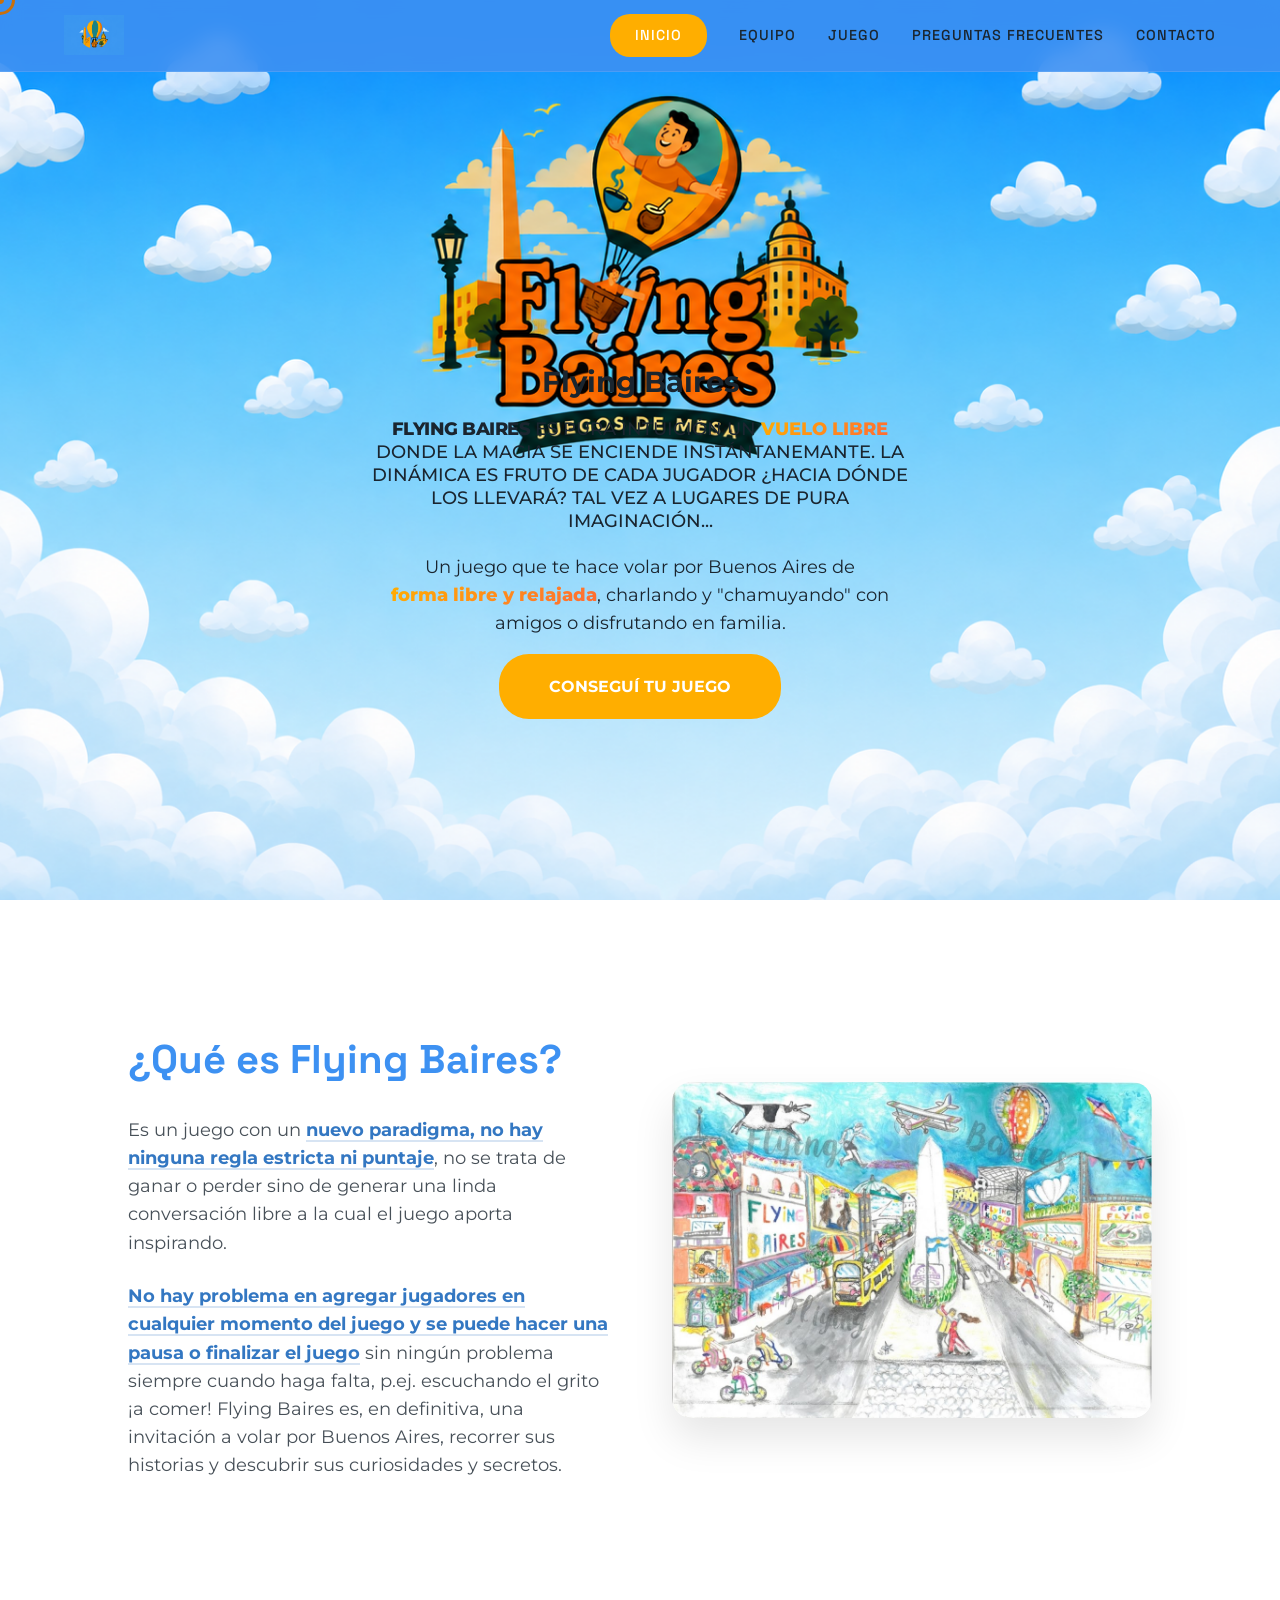
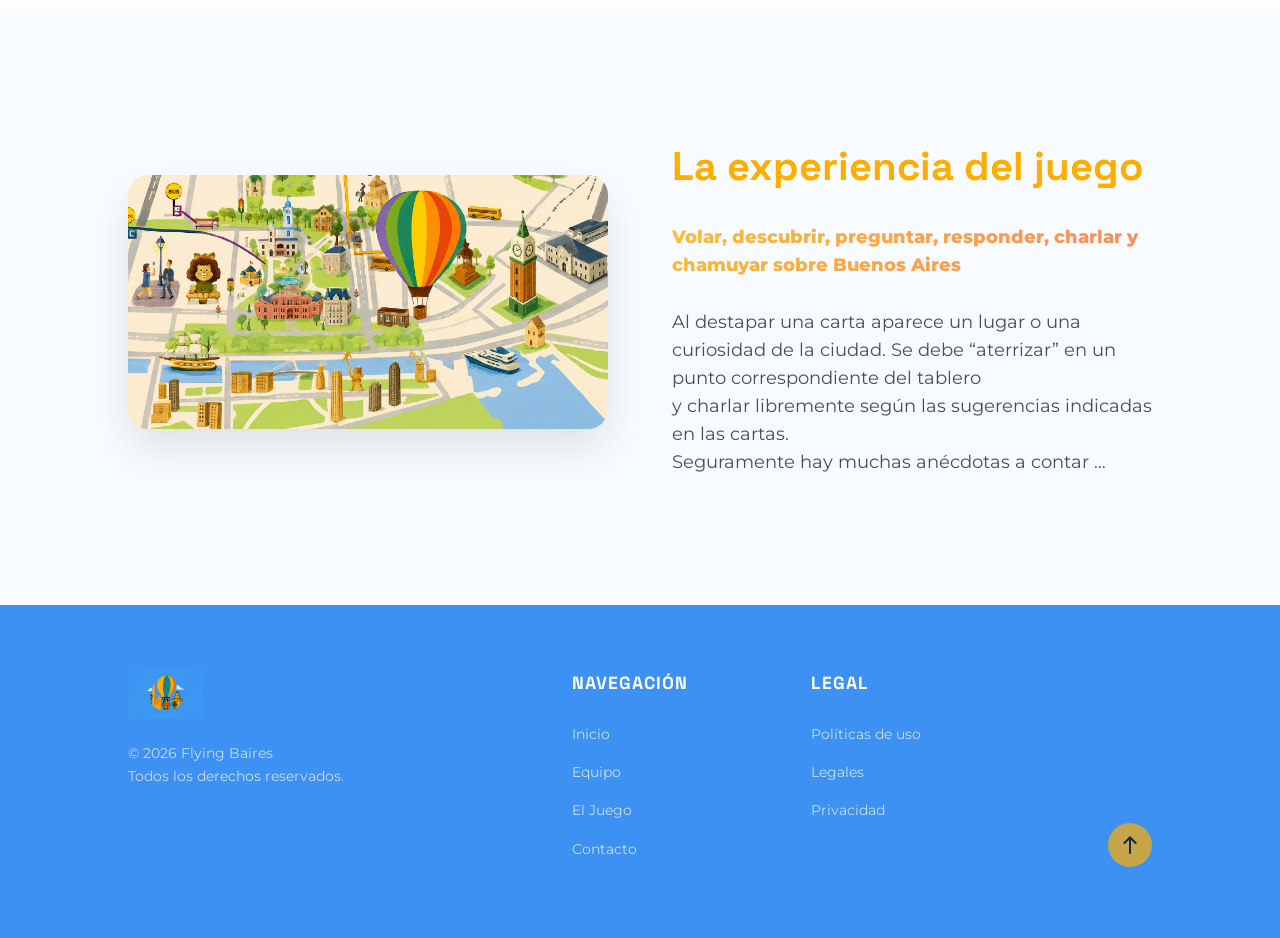
==== index.html @ e6be61b5 "corrección de @media tablet" ====
<!DOCTYPE html>
<html lang="es">
<head>
    <meta charset="UTF-8">
    <meta name="viewport" content="width=device-width, initial-scale=1.0">
    <title>Flying Baires</title>
    <link rel="preconnect" href="https://fonts.googleapis.com">
    <link rel="preconnect" href="https://fonts.gstatic.com" crossorigin>
    <link href="https://fonts.googleapis.com/css2?family=Montserrat:ital,wght@0,100..900;1,100..900&family=Space+Grotesk:wght@300..700&display=swap" rel="stylesheet">
    <link rel="stylesheet" href="style.css?v=1.7">
</head>
<body>
    <header id="inicio">
        <nav class="navbar">
            <div id="listanavbar">   
                <img class="logomini" src="img/logo-navbar-azul.png" alt="Logo barra navegación">
                <div class="nav-links-wrapper">
                    <a class="seleccionado" href="index.html">Inicio</a>
                    <a href="equipo.html">Equipo</a>
                    <a href="juego.html">Juego</a>
                    <a href="preguntasfrecuentes.html">Preguntas Frecuentes</a>
                    <a href="contacto.html">Contacto</a>
                </div>
            </div>
        </nav>
    </header>
        <main>
            <section id="section-primaria">
                <div class="cont-texto-primaria">
                    <h1>Flying Baires</h1>
                    <h2><span class="texto-negrita">FLYING BAIRES</span> ES PURA INTUICIÓN UN <span class="texto-naranja">VUELO LIBRE </span> DONDE LA MAGIA SE ENCIENDE INSTÁNTANEMANTE. LA DINÁMICA ES FRUTO 
                    DE CADA JUGADOR ¿HACIA DÓNDE LOS LLEVARÁ? TAL VEZ A LUGARES DE PURA IMAGINACIÓN...</h2>
                    <p>Un juego que te hace volar por Buenos Aires de <span class="texto-naranja">forma libre y relajada</span>, charlando y "chamuyando" con amigos o disfrutando en familia.</p>
                    <a id="boton-main" href="contacto.html">CONSEGUÍ TU JUEGO</a>
                </div>
            </section>
            <section id="section-secundaria">
                <div class="content-wrapper">
                    <div class="text-content">
                        <h3>¿Qué es Flying Baires?</h3>
                        <p>Es un juego con un <span class="texto-azuloscuro">nuevo paradigma, no hay ninguna regla estricta ni puntaje</span>, no se trata de ganar o perder sino de generar una linda conversación libre a la cual el juego aporta inspirando.</p>
                        <br>
                        <p><span class="texto-azuloscuro">No hay problema en agregar jugadores en cualquier momento del juego y se puede hacer una pausa o finalizar el juego</span> sin ningún problema siempre cuando haga falta, p.ej. escuchando el grito ¡a comer!   Flying Baires es, en definitiva, una invitación a volar por Buenos Aires, recorrer sus historias y descubrir sus curiosidades y secretos. </p>
                    </div>
                    <div class="image-content">
                        <img src="img/imgflyingbaires.jpg" alt="Flying Baires">
                    </div>
                </div>
            </section>
        <section class="section-terciaria" id="section-terciaria">
            <div class="content-wrapper">
                <div class="image-content">
                    <img src="img/imagenxbeno.png" alt="Flying Baires solapa">
                </div>
                <div class="text-content">
                    <h4>La experiencia del juego</h4>
                    <p> <span class="texto-naranja">Volar, descubrir, preguntar, responder, charlar y chamuyar sobre Buenos Aires </span> <br>
                    <br> Al destapar una carta aparece un lugar o una curiosidad de la ciudad. Se debe “aterrizar” en un punto correspondiente del tablero <br> y charlar libremente según las sugerencias indicadas en las cartas. 
                    <br> Seguramente hay muchas anécdotas a contar … </p>
                </div>
            </div>
        </section>
        </main>
        <footer>
            <div class="footer-brand">
                <img src="img/logo-navbar-azul.png" alt="Flying Baires Logo">
                <p>© 2026 Flying Baires<br>Todos los derechos reservados.</p>
            </div>
            
            <div class="footer-links">
                <h4>Navegación</h4>
                <ul>
                    <li><a href="index.html">Inicio</a></li>
                    <li><a href="equipo.html">Equipo</a></li>
                    <li><a href="juego.html">El Juego</a></li>
                    <li><a href="contacto.html">Contacto</a></li>
                </ul>
            </div>
            
            <div class="footer-legal">
                <h4>Legal</h4>
                <ul>
                    <li><a href="#">Políticas de uso</a></li>
                    <li><a href="#">Legales</a></li>
                    <li><a href="#">Privacidad</a></li>
                </ul>
            </div>

            <div class="boton-arriba">
                <a href="#section-primaria" aria-label="Volver arriba">
                    <img src="img/icons8-arriba-24.png" alt="Flecha arriba">
                </a>
            </div>
        </footer>
        <div class="cursor-dot"></div>
        <div class="cursor-outline"></div>
        <script src="script.js"></script>
    </body>
</html>
---- style.css ----
:root {
    --dorado: #ffae00;
    --azul: #3d91f2;
    --azul-oscuro: #0056b3;
    --texto-oscuro: #1a252f;
    --crema: #f8fbff;
    --footer-azul: #0076de;
    --glass: rgba(255, 255, 255, 0.1);
    --glass-border: rgba(255, 255, 255, 0.2);

    --font-primaria: 'Space Grotesk', sans-serif;
    --font-secundaria: 'Montserrat', sans-serif;
}

/* Custom Cursor Styles */
* {
    cursor: none !important; /* Escondemos el original en todo el sitio */
}

.cursor-dot {
    width: 8px;
    height: 8px;
    background-color: white; /* Blanco para que la inversión sea total */
    position: fixed;
    top: 0;
    left: 0;
    transform: translate(-50%, -50%);
    border-radius: 50%;
    z-index: 10000;
    pointer-events: none;
    mix-blend-mode: difference; /* Invierte colores según el fondo */
}

.cursor-outline {
    width: 30px;
    height: 30px;
    border: 3px solid white; /* Borde más grueso */
    position: fixed;
    top: 0;
    left: 0;
    transform: translate(-50%, -50%);
    border-radius: 50%;
    z-index: 9999;
    pointer-events: none;
    transition: width 0.3s, height 0.3s, transform 0.15s ease-out;
    mix-blend-mode: difference;
}

.cursor-hover {
    width: 70px !important;
    height: 70px !important;
    background-color: white !important; /* Se vuelve un círculo sólido al invertir */
}

html {
    scroll-behavior:smooth;
}

* {
    margin: 0;
    padding: 0;
    box-sizing: border-box;
}

body { 
    font-family: var(--font-secundaria);
    color: var(--texto-oscuro);
    background-color: var(--crema);
    line-height: 1.6;
    overflow-x: hidden;
}

header {
    position: fixed;
    top: 0;
    width: 100%;
    z-index: 9000; /* Aseguramos que esté por debajo del cursor pero por encima de todo lo demás */
    transition: all 0.3s ease;
}

.navbar {
    display: flex;
    justify-content: space-between;
    align-items: center;
    padding: 0.5rem 5%; /* Un poco más delgada para que no ocupe tanto espacio fija */
    background: rgba(61, 145, 242, 0.9); /* Azul con ligera transparencia */
    backdrop-filter: blur(10px); /* Efecto de desenfoque premium */
    -webkit-backdrop-filter: blur(10px);
    border-bottom: 1px solid rgba(255, 255, 255, 0.1);
    height: 4.5rem;
    width: 100%;
}

#listanavbar {
    display: flex;
    align-items: center;
    gap: 2rem;
    width: 100%;
}

#listanavbar a {
    text-decoration: none;
    color: var(--texto-oscuro);
    font-weight: 500;
    font-family: var(--font-primaria);
    transition: color 0.3s ease;
    font-size: 0.9rem;
    text-transform: uppercase;
    letter-spacing: 1px;
}

.nav-links-wrapper {
    display: flex;
    align-items: center;
    gap: 2rem;
    margin-left: auto; /* Empuja los links a la derecha si el logo está a la izquierda */
}

#listanavbar a:hover {
    color: var(--dorado);
}

#listanavbar a.seleccionado {
    background-color: var(--dorado);
    padding: 10px 25px;
    border-radius: 20px;
    color: white;
}



.logomini {
    height: 40px;
    margin-right: auto;
}

/* Hero Section */
#section-primaria {
    min-height: 100vh; /* Bajamos a 100vh para que no se estire tanto el fondo */
    width: 100%;
    display: flex;
    align-items: flex-start;
    justify-content: center;
    text-align: center ;
    background-color: #57a5ff; /* Azul cielo de seguridad */
    background-image: url(img/logohero.png);
    background-size: cover;
    background-position: center top; /* Anclado arriba */
    background-repeat: no-repeat;
    background-attachment: local;
    margin-top: 0;
}

.cont-texto-primaria {
    margin-top: 27vw; /* Revertido a la posición previa para desktop */
    max-width: 600px;
    margin-inline: auto;
    padding: 20px;
    animation: float 6s ease-in-out infinite;
}

#section-primaria h1 {
    font-family: var(--font-secundaria);
    font-size: 1.8rem;
    line-height: 1.1;
    margin-bottom: 0;
    font-weight:700;
    margin-top: 0;
    color: var(--texto-oscuro);
    animation: fadeUp 0.8s ease-out forwards;
}

#section-primaria h2 {
    font-size: 1.1rem;
    font-weight: 500;
    margin-bottom: 1.3rem;
    line-height: 1.3;
    opacity: 0; /* Empieza invisible para la animación */
    margin-top:1.3rem;
    animation: fadeUp 0.8s ease-out 0.2s forwards; /* Retraso de 0.2s */
}

#section-primaria p {
    font-size: 1.1rem;
    margin-bottom: 1rem;
    opacity: 0;
    animation: fadeUp 0.8s ease-out 0.4s forwards; /* Retraso de 0.4s */
}

.texto-naranja {
    background: linear-gradient(135deg, #ffae00 0%, #ff6b35 100%);
    -webkit-background-clip: text;
    -webkit-text-fill-color: transparent;
    background-clip: text;
    font-weight: 800;
    display: inline-block; /* Ayuda a que el gradiente se renderice mejor */
}

.texto-negrita {
    font-weight: 800;
    color: var(--texto-oscuro);
    letter-spacing: -0.5px;
}

.texto-azuloscuro {
    color: var(--azul-oscuro);
    font-weight: 700;
    border-bottom: 2px solid rgba(0, 86, 179, 0.2); /* Una línea sutil para dar énfasis */
    text-decoration:none;
}

#boton-main {
    display: inline-block;
    margin-top: 0;
    background-color: var(--dorado);
    padding: 20px 50px;
    border-radius: 30px;
    color: white;
    text-decoration: none;
    font-weight: bold;
    opacity: 0;
    animation: fadeUp 0.8s ease-out 0.6s forwards; /* Retraso de 0.6s */
    transition: all 0.4s cubic-bezier(0.175, 0.885, 0.32, 1.275); /* Efecto elástico */
}

#boton-main:hover{
    background-color: var(--texto-oscuro);
    transform: translateY(-5px) scale(1.05);
    box-shadow: 0 10px 20px rgba(0,0,0,0.1);
}

/* Animaciones */
@keyframes fadeUp {
    from {
        opacity: 0;
        transform: translateY(30px);
    }
    to {
        opacity: 1;
        transform: translateY(0);
    }
}

@keyframes float {
    0% { transform: translateY(0px); }
    50% { transform: translateY(-10px); }
    100% { transform: translateY(0px); }
}

/* Section Secundaria */
#section-secundaria {
    padding: 8rem 10%;
    background-color: white;
}

.content-wrapper {
    display: grid;
    grid-template-columns: 1fr 1fr;
    gap: 4rem;
    align-items: center;
}

.text-content h3 {
    font-family: var(--font-primaria);
    font-size: 2.5rem;
    color: var(--azul);
    margin-bottom: 1.5rem;
}

.text-content p {
    font-size: 1.1rem;
    color: var(--texto-oscuro);
    opacity: 0.8;
}

.image-content img {
    width: 100%;
    height: auto;
    border-radius: 20px;
    box-shadow: 0 20px 40px rgba(0,0,0,0.1);
    transition: transform 0.3s ease;
}

.image-content img:hover {
    transform: scale(1.02);
}

/* Section Terciaria */
.section-terciaria {
    padding: 8rem 10%;
    background-color: var(--crema); /* Color de fondo ligeramente diferente para contraste si se desea, o blanco */
}

.section-terciaria h4 {
    font-family: var(--font-primaria);
    font-size: 2.5rem;
    color: var(--dorado);
    margin-bottom: 1.5rem;
}

/* Section cuaternaria */
.section-cuaternaria {
    background-image: url(img/fondo-secundario.png);
    background-attachment: fixed;
    background-position: center;
    background-size: cover;
    height: 100vh;
    display: grid;
    grid-template-columns: 1fr 1fr;
    gap: 2rem;
    align-items: center;
    justify-content: center;
    padding: 4rem 10%;
}
/* Footer Details */
footer {
    background-color: var(--azul);
    color: white;
    padding: 4rem 10%;
    display: grid;
    grid-template-columns: 2fr 1fr 1fr 0.5fr;
    gap: 2rem;
    position: relative;
}

.footer-brand img {
    height: 50px;
    margin-bottom: 1rem;
}

.footer-brand p {
    font-size: 0.9rem;
    opacity: 0.7;
}

footer h4 {
    font-family: var(--font-primaria);
    font-size: 1.1rem;
    margin-bottom: 1.5rem;
    text-transform: uppercase;
    letter-spacing: 1px;
}

footer ul {
    padding: 0;
}

footer li {
    list-style: none;
    margin-bottom: 0.8rem;
}

footer a {
    color: white;
    text-decoration: none;
    font-size: 0.9rem;
    opacity: 0.7;
    transition: opacity 0.3s ease, color 0.3s ease;
}

footer a:hover {
    opacity: 1;
    color: var(--dorado);
}

.boton-arriba {
    display: flex;
    justify-content: flex-end;
    align-items: flex-end;
}

.boton-arriba img {
    background: var(--dorado);
    padding: 10px;
    border-radius: 50%;
    transition: transform 0.3s ease;
}

.boton-arriba img:hover {
    transform: translateY(-5px);
}

/* Responsive Design */
@media (max-width: 1200px) {
    .cont-texto-primaria { margin-top: 27vw; }
}

@media (max-width: 1024px) {
    #section-primaria h1 { font-size: 2.2rem; }
    .cont-texto-primaria { margin-top: 45vw; padding: 0 5%; }
    .content-wrapper { gap: 2rem; }
}

@media (max-width: 768px) {
    /* Desactivar cursor personalizado en táctiles */
    .cursor-dot, .cursor-outline { display: none; }
    * { cursor: auto !important; }

    .navbar {
        height: auto;
        padding: 0.5rem 2%;
    }

    #listanavbar {
        display: flex;
        flex-direction: row; /* Cambiamos a fila para intentar que todo entre en una línea */
        align-items: center;
        justify-content: space-between;
        gap: 0.2rem;
        width: 100%;
        padding: 0.4rem 2%;
    }

    .logomini {
        height: 20px;
        width: auto;
        margin-right: 2px;
    }

    .nav-links-wrapper {
        display: flex;
        flex-wrap: nowrap; /* Forzamos una sola línea */
        justify-content: flex-end;
        gap: 0.2rem;
        flex-grow: 1;
    }

    #listanavbar a {
        font-size: 0.52rem; /* Reducción máxima para que entre todo */
        padding: 4px 2px;
        white-space: nowrap;
        letter-spacing: -0.4px;
    }

    /* Forzamos que "Preguntas Frecuentes" y "Contacto" bajen si no caben, 
       o ajustamos para que se vean en dos bloques claros */
    #listanavbar a:nth-child(5) {
        margin-left: 0;
    }

    #listanavbar a.seleccionado {
        padding: 8px 15px;
    }

    #section-primaria {
        min-height: 100vh;
        background-size: cover;
        background-position: center top;
    }

    .cont-texto-primaria {
        margin-top: 118vw; /* Punto medio para que no solape pero no quede tan abajo */
        padding: 0 5%;
    }

    #section-primaria h1 { 
        font-size: 1.5rem; 
        line-height: 1.2;
    }
    #section-primaria h2 { 
        font-size: 0.95rem; 
        margin-top: 0.5rem;
    }
    #section-primaria p {
        font-size: 0.9rem;
    }

    #boton-main {
        padding: 15px 35px;
        width: 100%; /* Botón ancho completo en móvil para mejor click */
    }

    .content-wrapper {
        grid-template-columns: 1fr;
        text-align: center;
    }

    .image-content {
        order: -1; /* La imagen siempre arriba en móvil */
    }

    .section-terciaria, #section-secundaria {
        padding: 4rem 5%;
    }

    footer {
        grid-template-columns: 1fr;
        text-align: center;
        padding: 3rem 5%;
    }

    .footer-links, .footer-legal {
        margin-bottom: 2rem;
    }

    .boton-arriba {
        justify-content: center;
        margin-top: 2rem;
    }
}

@media (max-width: 480px) {
    #listanavbar {
        gap: 0.4rem;
    }
    
    #listanavbar a {
        font-size: 0.65rem;
        padding: 3px 6px;
    }

    #section-primaria h1 { font-size: 1.6rem; }

    .cont-texto-primaria {
        margin-top: 118vw; /* Punto medio para pantallas muy pequeñas */
        padding: 0 5%;
    }

    #boton-main {
        padding: 12px 25px;
        font-size: 0.9rem;
    }
}
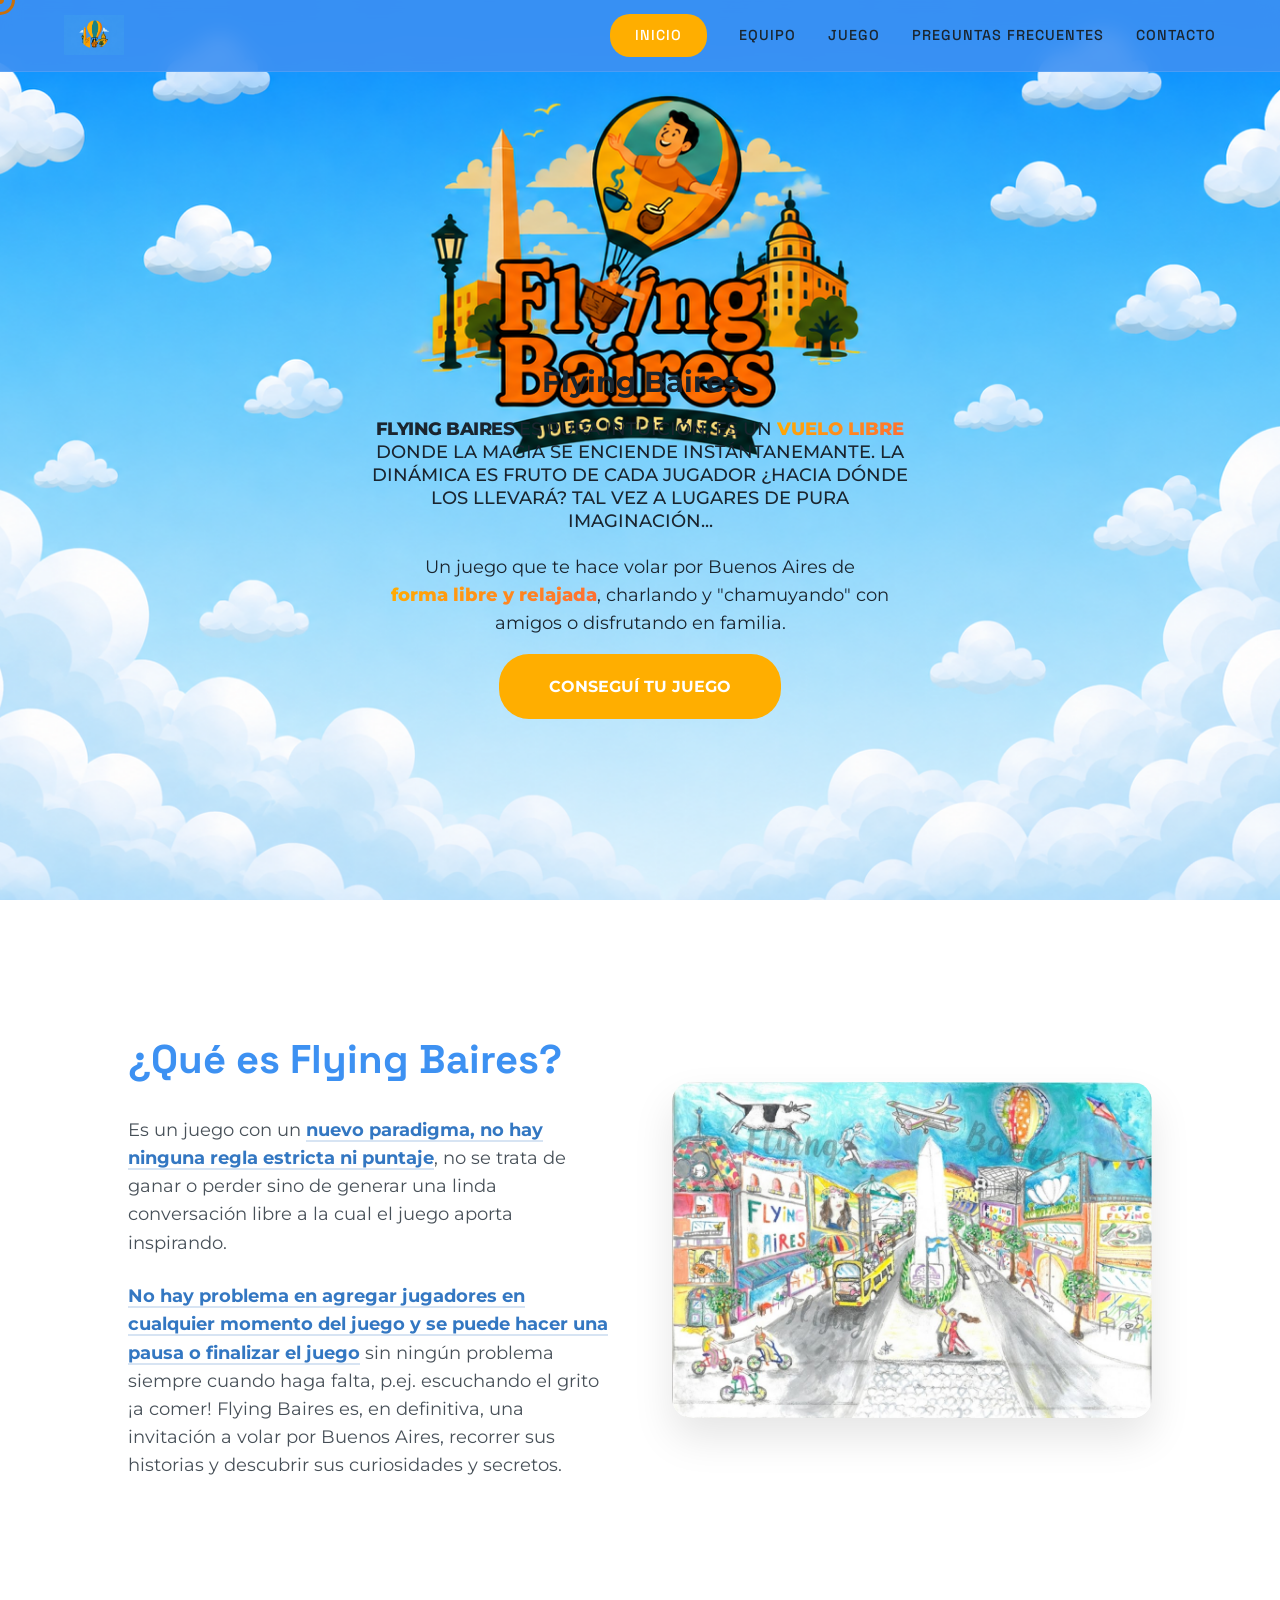
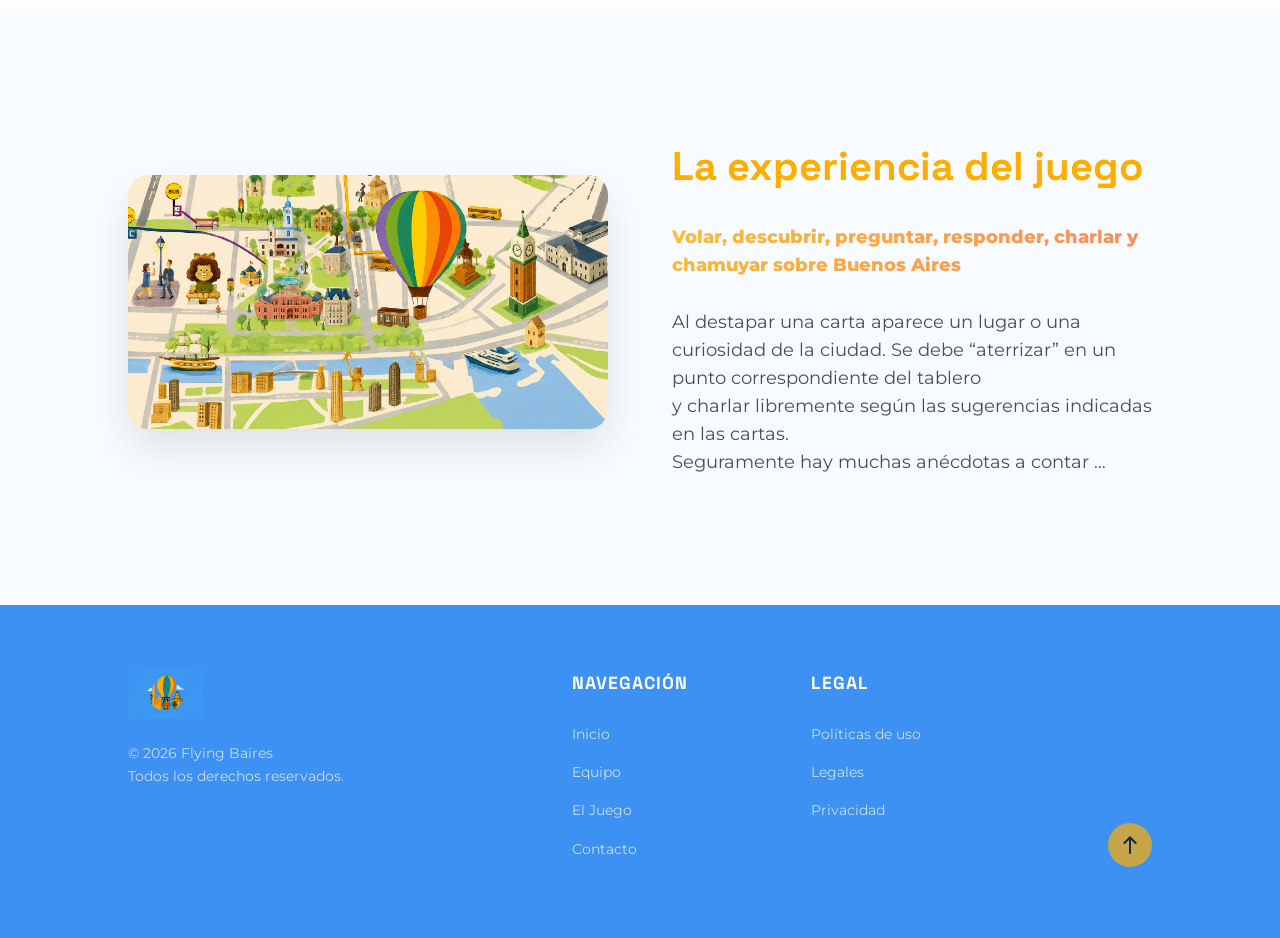
==== commit 3fd9ed05: "corrección index" ====
--- a/index.html
+++ b/index.html
@@ -28,7 +28,7 @@
             <section id="section-primaria">
                 <div class="cont-texto-primaria">
                     <h1>Flying Baires</h1>
-                    <h2><span class="texto-negrita">FLYING BAIRES</span> ES PURA INTUICIÓN UN <span class="texto-naranja">VUELO LIBRE </span> DONDE LA MAGIA SE ENCIENDE INSTÁNTANEMANTE. LA DINÁMICA ES FRUTO 
+                    <h2><span class="texto-negrita">FLYING BAIRES</span> ES PURA INTUICIÓN, ES UN <span class="texto-naranja">VUELO LIBRE </span> DONDE LA MAGIA SE ENCIENDE INSTÁNTANEMANTE. LA DINÁMICA ES FRUTO 
                     DE CADA JUGADOR ¿HACIA DÓNDE LOS LLEVARÁ? TAL VEZ A LUGARES DE PURA IMAGINACIÓN...</h2>
                     <p>Un juego que te hace volar por Buenos Aires de <span class="texto-naranja">forma libre y relajada</span>, charlando y "chamuyando" con amigos o disfrutando en familia.</p>
                     <a id="boton-main" href="contacto.html">CONSEGUÍ TU JUEGO</a>
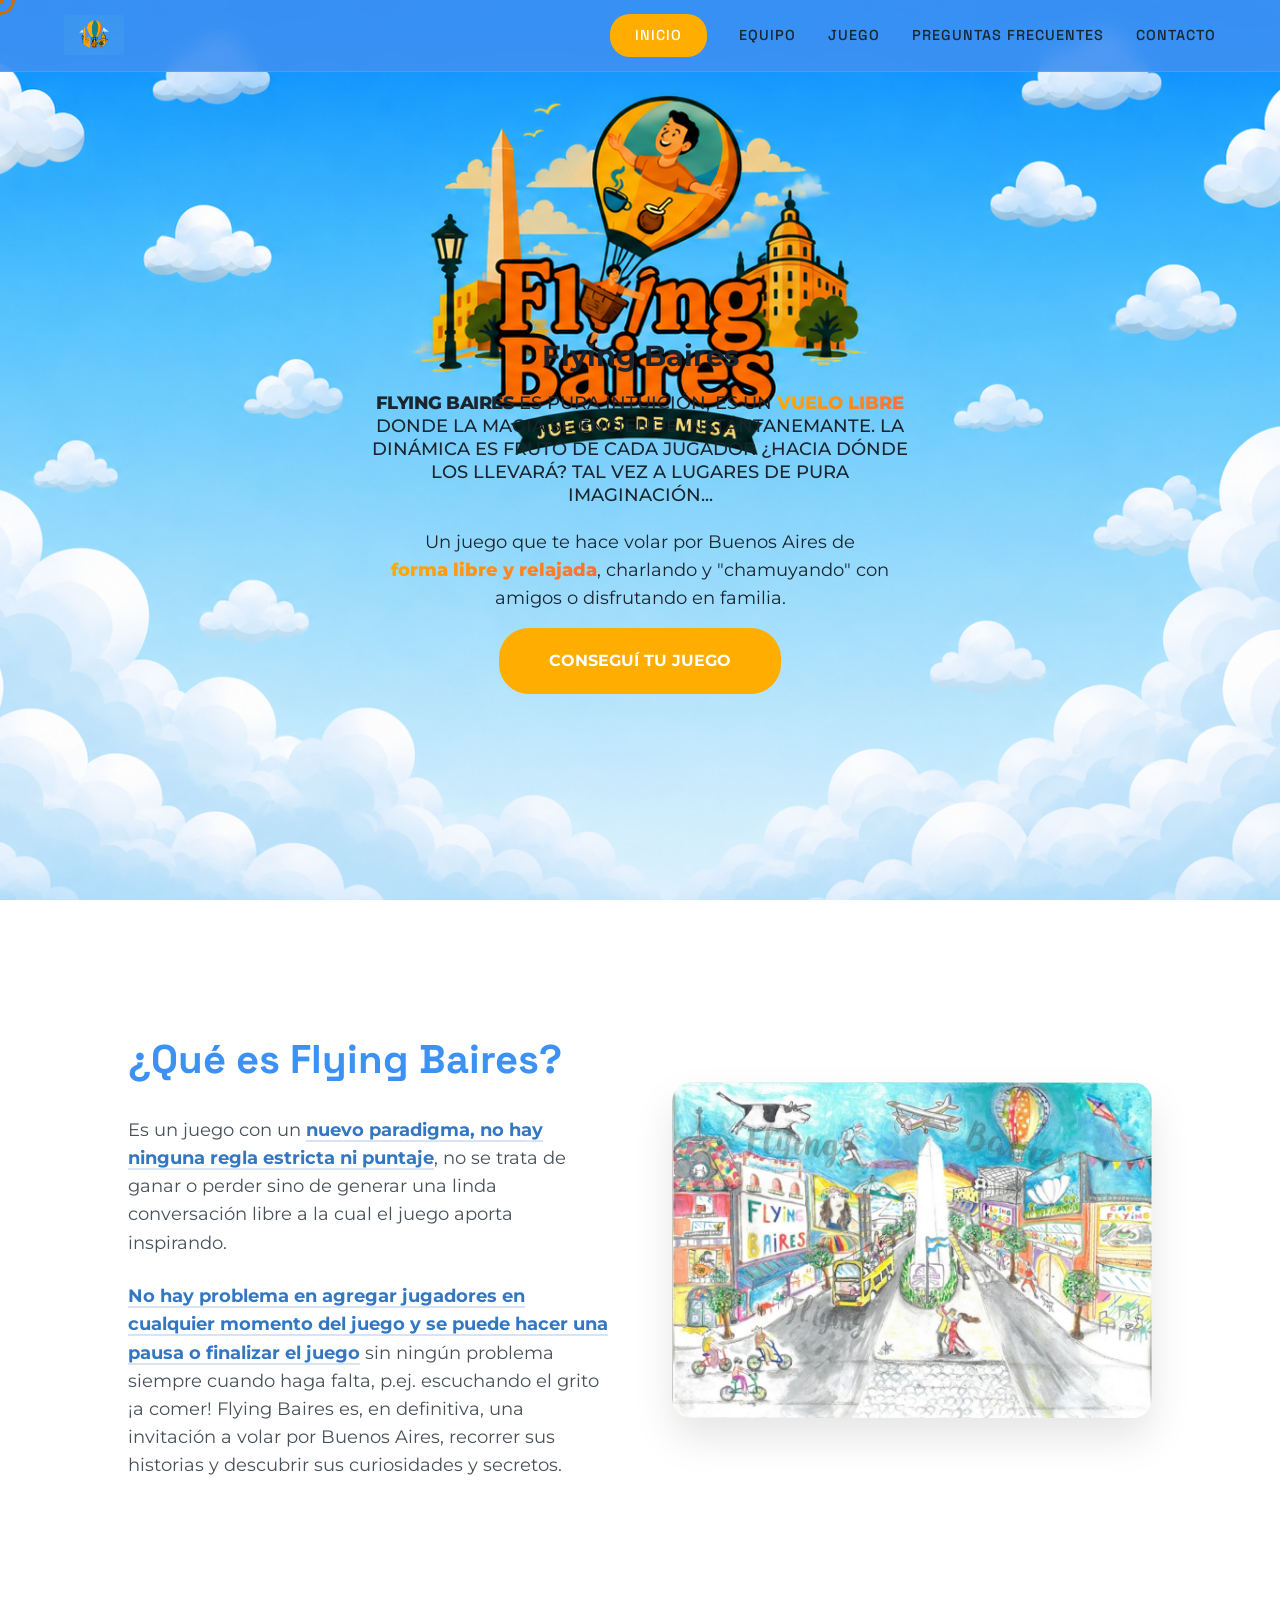
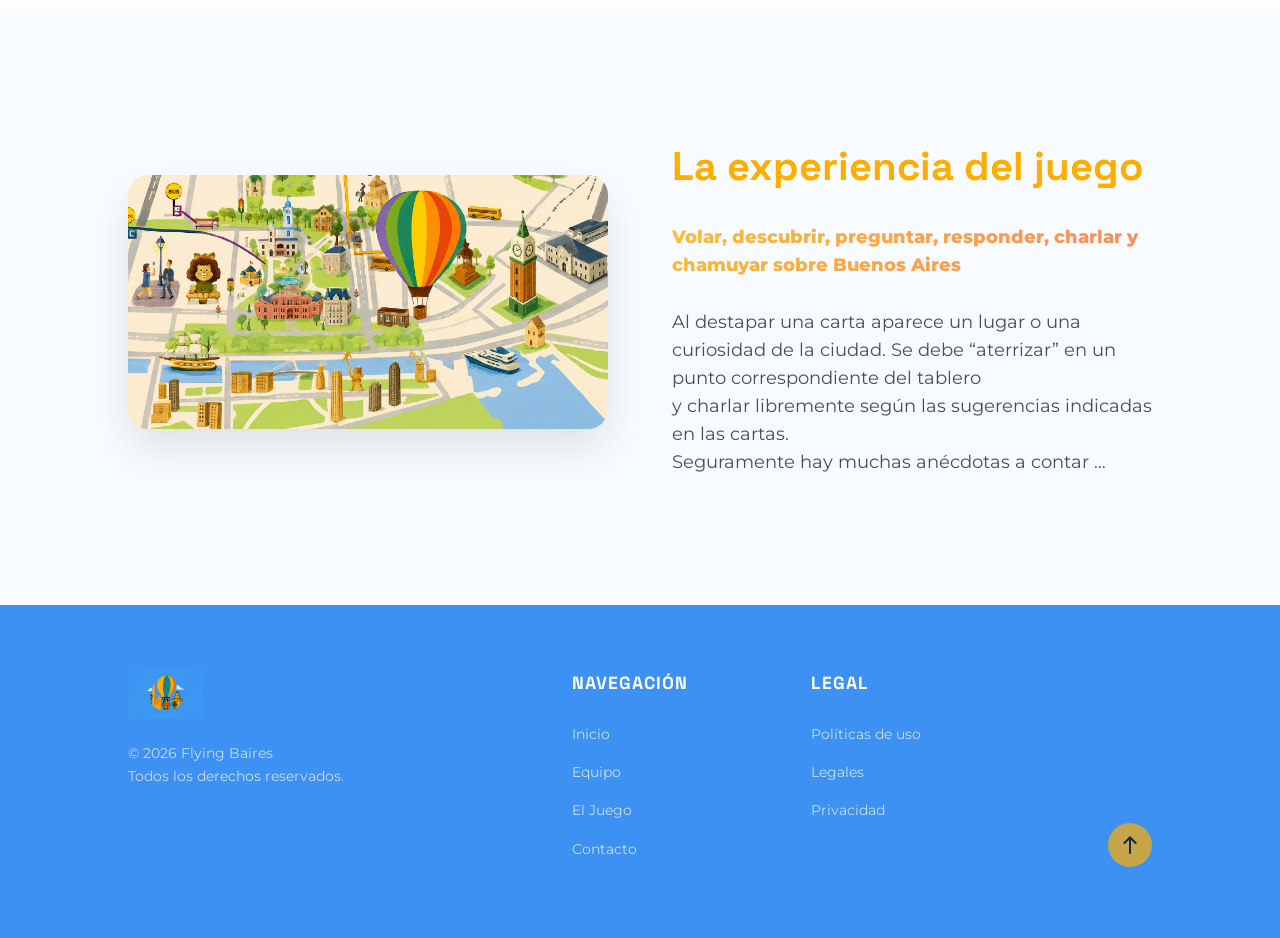
==== commit dca573da: "corrección de @media query (adición de dos medias)" ====
--- a/index.html
+++ b/index.html
@@ -7,7 +7,8 @@
     <link rel="preconnect" href="https://fonts.googleapis.com">
     <link rel="preconnect" href="https://fonts.gstatic.com" crossorigin>
     <link href="https://fonts.googleapis.com/css2?family=Montserrat:ital,wght@0,100..900;1,100..900&family=Space+Grotesk:wght@300..700&display=swap" rel="stylesheet">
-    <link rel="stylesheet" href="style.css?v=1.7">
+    <link rel="icon" type="image/png" href="img/favicon.png">
+    <link rel="stylesheet" href="style.css?v=2.2">
 </head>
 <body>
     <header id="inicio">
--- a/style.css
+++ b/style.css
@@ -381,15 +381,48 @@
 }
 
 /* Responsive Design */
+@media (max-width: 1500px) {
+    .cont-texto-primaria { margin-top: 25vw; }
+}
+
 @media (max-width: 1200px) {
-    .cont-texto-primaria { margin-top: 27vw; }
+    .cont-texto-primaria { margin-top: 35vw; }
+}
+
+@media (max-width: 1150px) {
+    .cont-texto-primaria { margin-top: 40vw; }
+}
+
+@media (max-width: 1100px) {
+    .cont-texto-primaria { margin-top: 44vw; }
+}
+
+@media (max-width: 1050px) {
+    .cont-texto-primaria { margin-top: 48vw; }
 }
 
 @media (max-width: 1024px) {
     #section-primaria h1 { font-size: 2.2rem; }
-    .cont-texto-primaria { margin-top: 45vw; padding: 0 5%; }
+    .cont-texto-primaria { margin-top: 52vw; padding: 0 5%; }
     .content-wrapper { gap: 2rem; }
 }
+
+@media (max-width: 960px) {
+    .cont-texto-primaria { margin-top: 60vw; }
+}
+
+@media (max-width: 900px) {
+    .cont-texto-primaria { margin-top: 70vw; }
+}
+
+@media (max-width: 850px) {
+    .cont-texto-primaria { margin-top: 70vw; }
+}
+
+@media (max-width: 800px) {
+    .cont-texto-primaria { margin-top: 100vw; }
+}
+
 
 @media (max-width: 768px) {
     /* Desactivar cursor personalizado en táctiles */
@@ -499,6 +532,12 @@
     }
 }
 
+@media (max-width: 600px) {
+    .cont-texto-primaria {
+        margin-top: 130vw;
+    }
+}
+
 @media (max-width: 480px) {
     #listanavbar {
         gap: 0.4rem;
@@ -512,7 +551,7 @@
     #section-primaria h1 { font-size: 1.6rem; }
 
     .cont-texto-primaria {
-        margin-top: 118vw; /* Punto medio para pantallas muy pequeñas */
+        margin-top: 145vw; /* Aumentado para evitar solape en pantallas extra pequeñas */
         padding: 0 5%;
     }
 
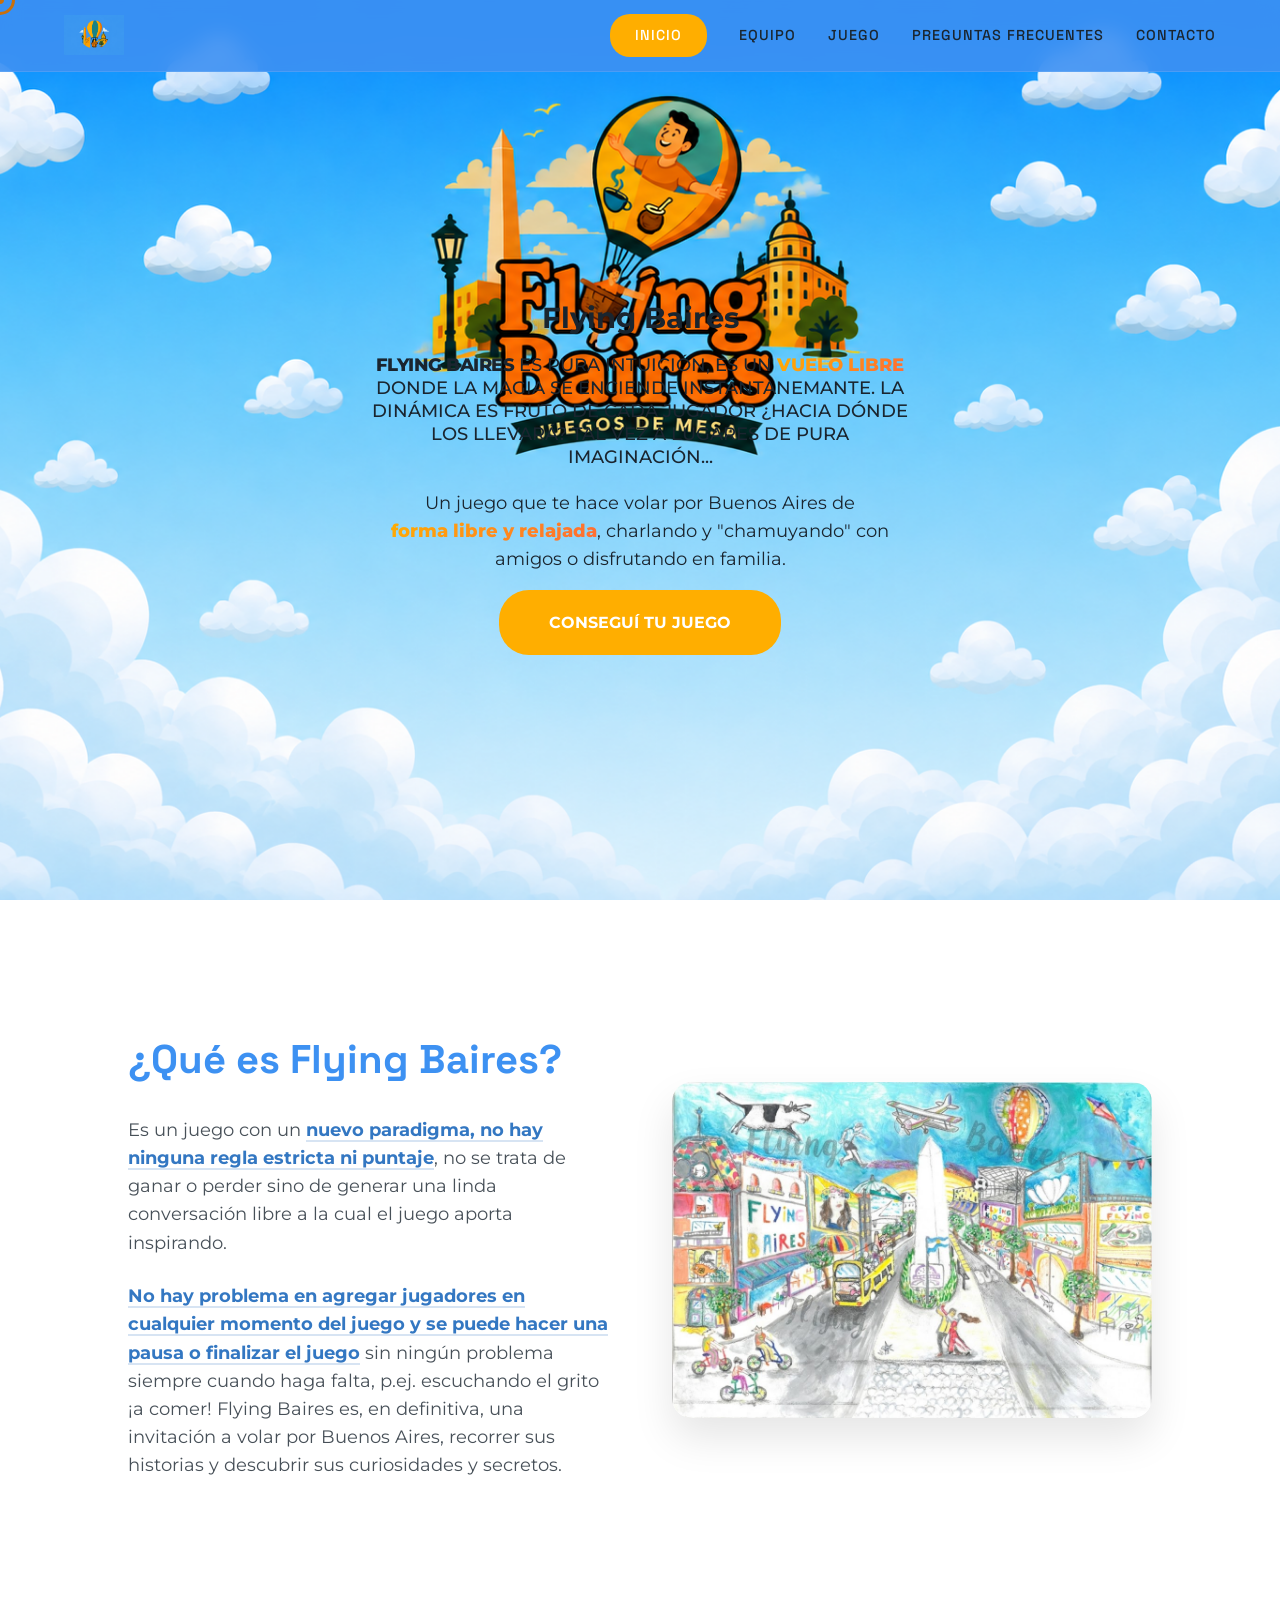
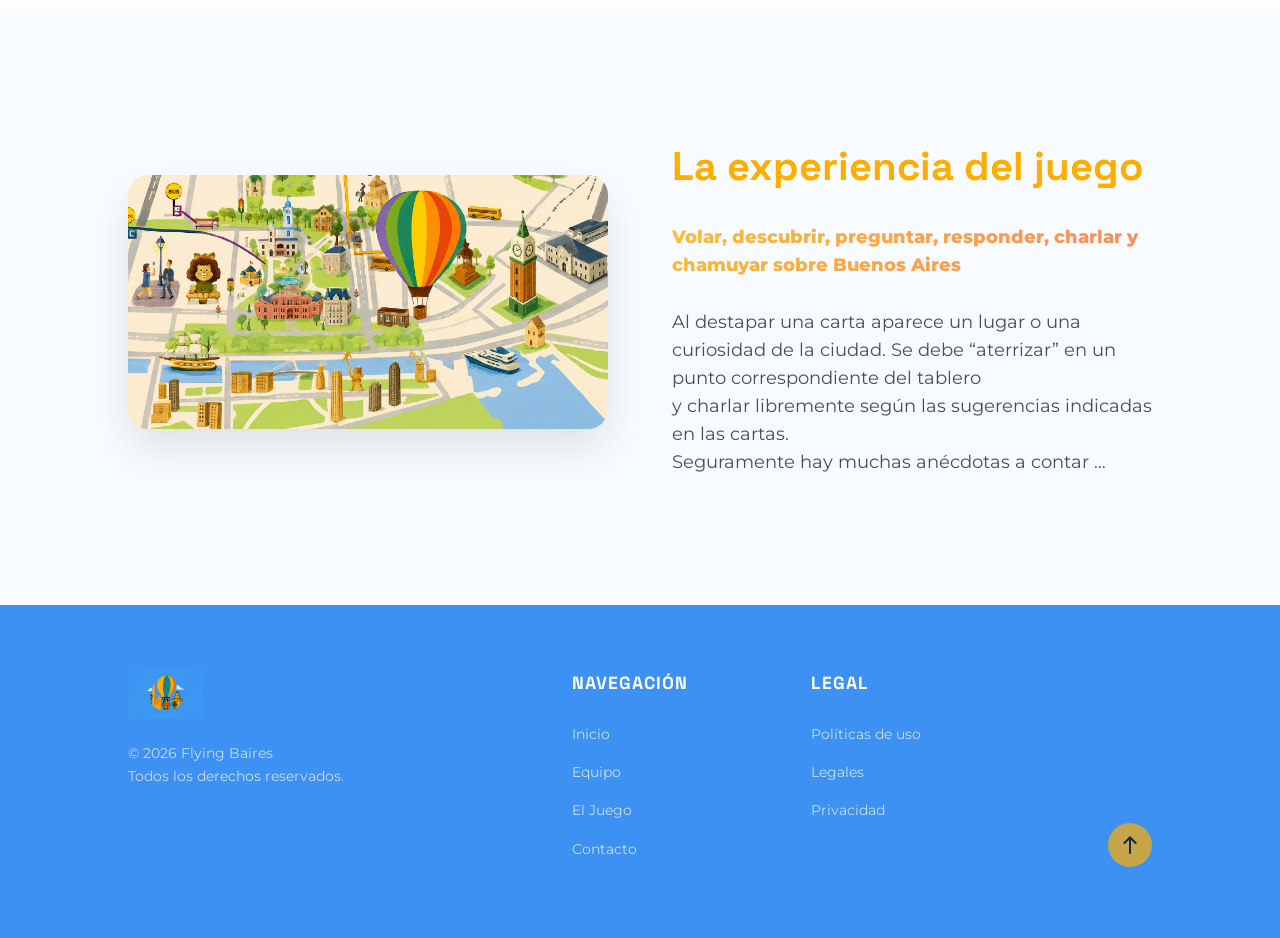
==== commit 7a6a0259: "prueba media" ====
--- a/index.html
+++ b/index.html
@@ -8,7 +8,7 @@
     <link rel="preconnect" href="https://fonts.gstatic.com" crossorigin>
     <link href="https://fonts.googleapis.com/css2?family=Montserrat:ital,wght@0,100..900;1,100..900&family=Space+Grotesk:wght@300..700&display=swap" rel="stylesheet">
     <link rel="icon" type="image/png" href="img/favicon.png">
-    <link rel="stylesheet" href="style.css?v=2.2">
+    <link rel="stylesheet" href="style.css?v=2.3">
 </head>
 <body>
     <header id="inicio">
--- a/style.css
+++ b/style.css
@@ -382,28 +382,29 @@
 
 /* Responsive Design */
 @media (max-width: 1500px) {
+    .cont-texto-primaria { margin-top: 22vw; }
+}
+
+@media (max-width: 1200px) {
     .cont-texto-primaria { margin-top: 25vw; }
-}
-
-@media (max-width: 1200px) {
+    .nav-links-wrapper { gap: 1rem; }
+}
+
+@media (max-width: 1150px) {
+    .cont-texto-primaria { margin-top: 28vw; }
+}
+
+@media (max-width: 1100px) {
+    .cont-texto-primaria { margin-top: 32vw; }
+}
+
+@media (max-width: 1050px) {
     .cont-texto-primaria { margin-top: 35vw; }
-}
-
-@media (max-width: 1150px) {
-    .cont-texto-primaria { margin-top: 40vw; }
-}
-
-@media (max-width: 1100px) {
-    .cont-texto-primaria { margin-top: 44vw; }
-}
-
-@media (max-width: 1050px) {
-    .cont-texto-primaria { margin-top: 48vw; }
 }
 
 @media (max-width: 1024px) {
     #section-primaria h1 { font-size: 2.2rem; }
-    .cont-texto-primaria { margin-top: 52vw; padding: 0 5%; }
+    .cont-texto-primaria { margin-top: 38vw; padding: 0 5%; }
     .content-wrapper { gap: 2rem; }
 }
 
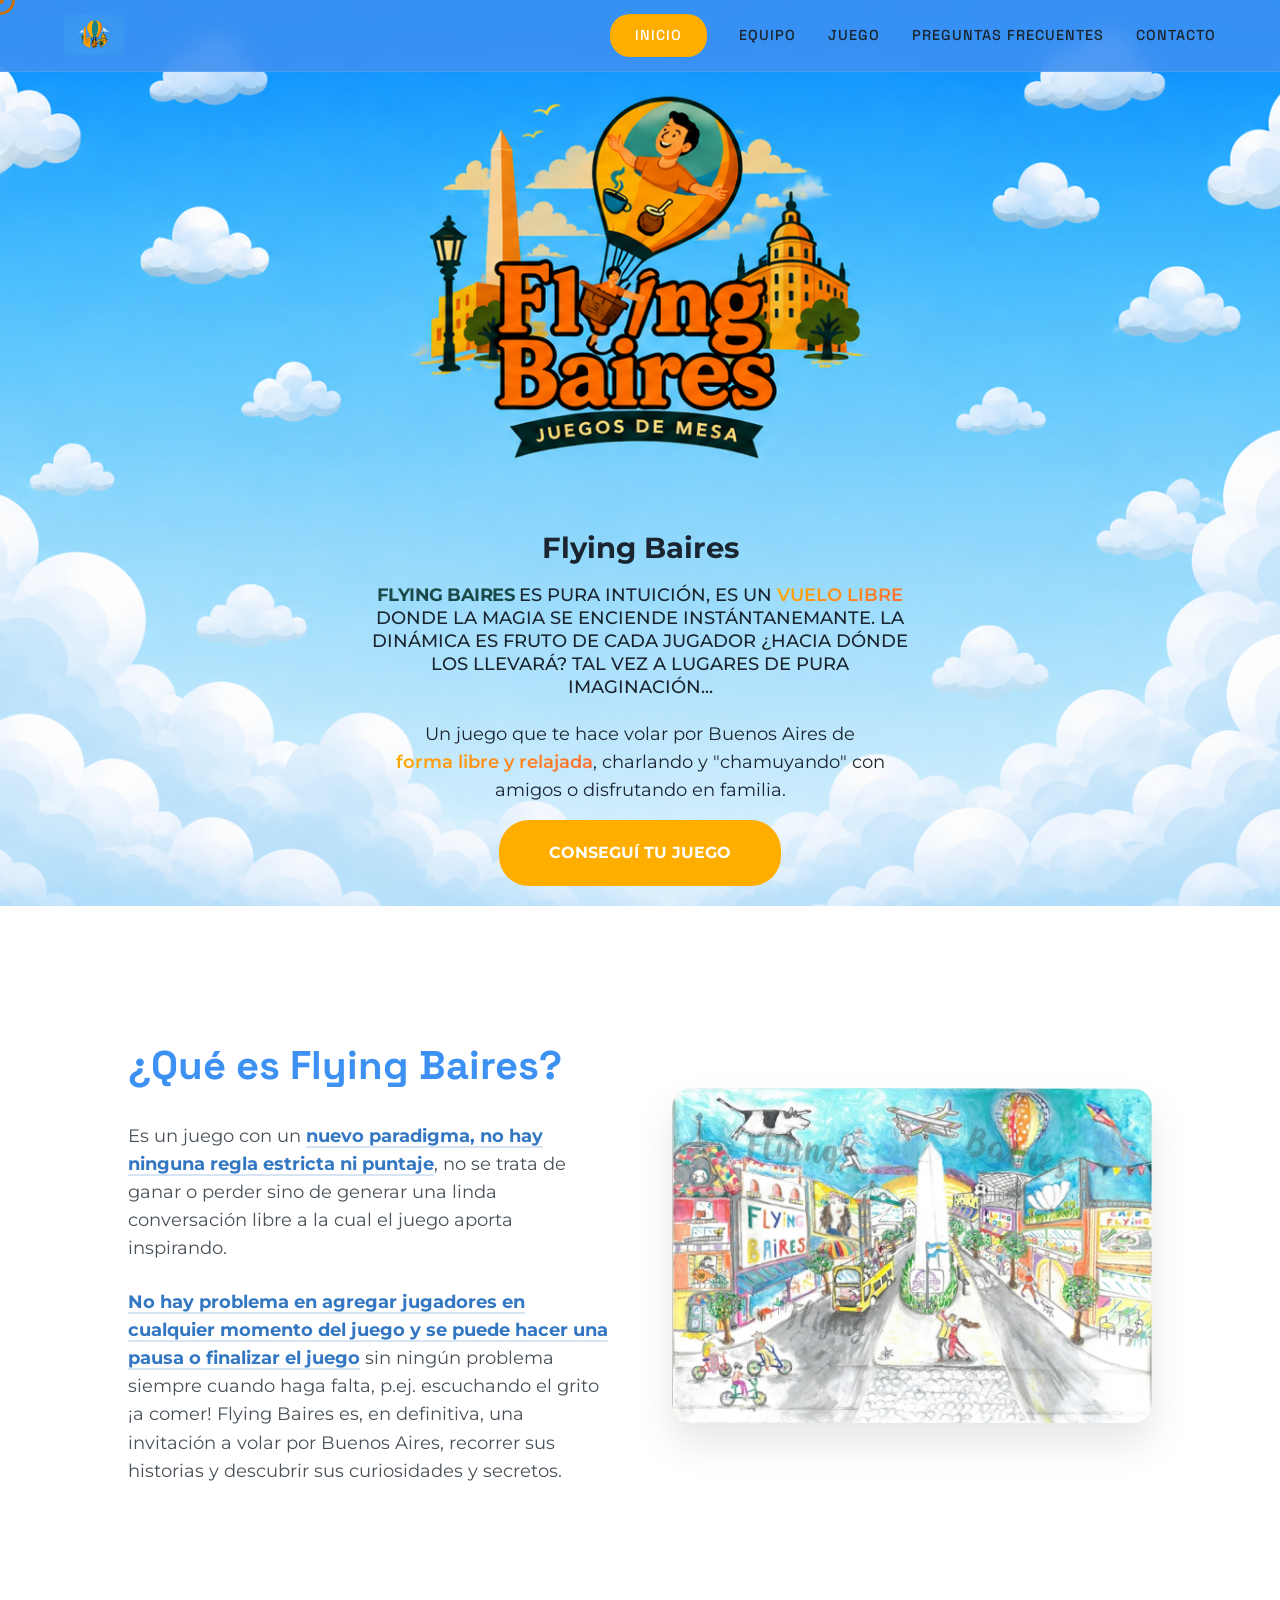
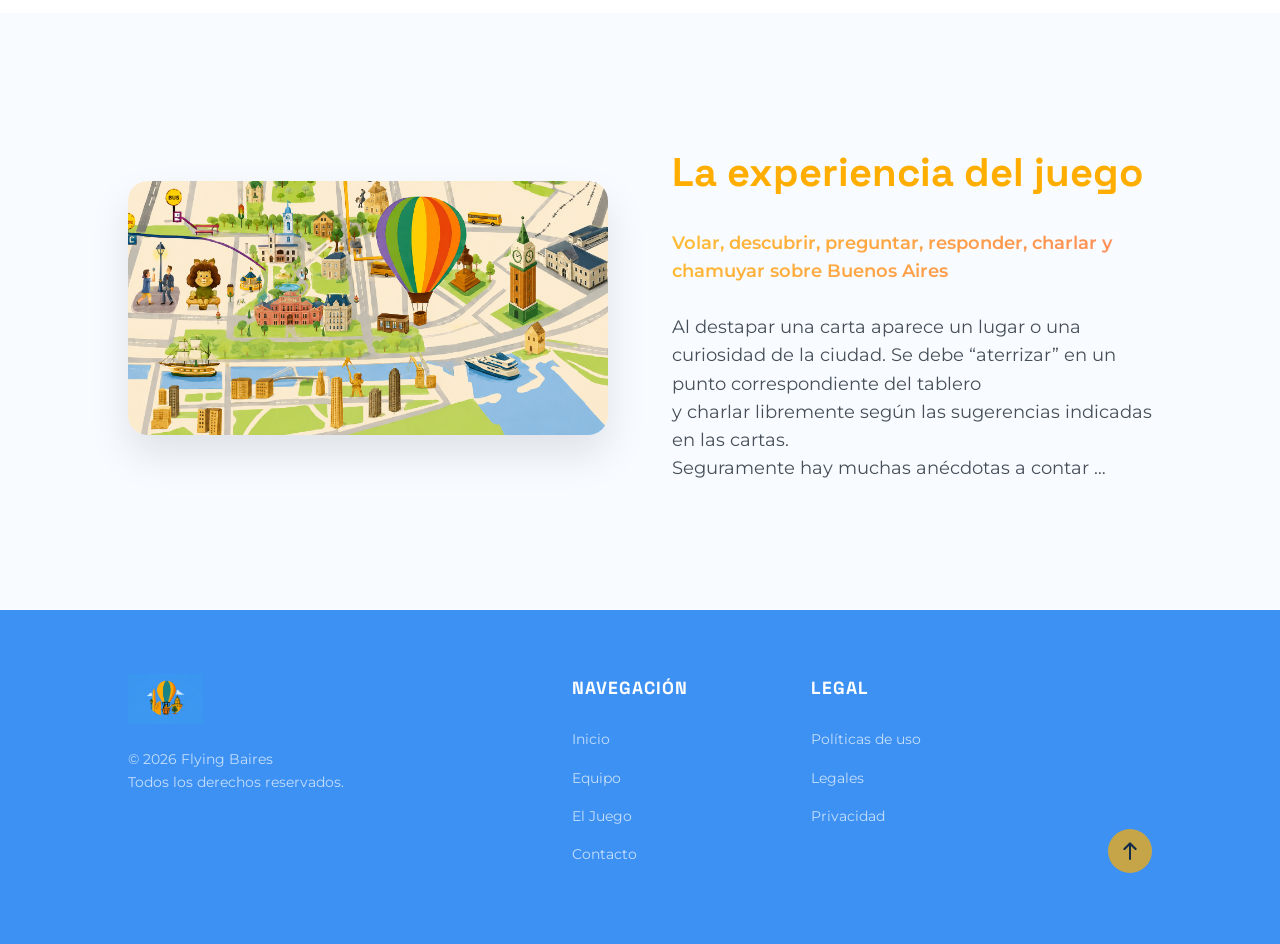
==== commit cbdcb18f: "versión FINAL V1" ====
--- a/index.html
+++ b/index.html
@@ -3,12 +3,29 @@
 <head>
     <meta charset="UTF-8">
     <meta name="viewport" content="width=device-width, initial-scale=1.0">
-    <title>Flying Baires</title>
+    <title>Flying Baires - Un Vuelo Libre por Buenos Aires</title>
+    <meta name="description" content="Flying Baires - Un juego de mesa de vuelo libre e intuición por Buenos Aires. Disfruta con amigos y familia de una experiencia única explorando la ciudad de forma relajada.">
+    <meta name="keywords" content="juego de mesa, Buenos Aires, Flying Baires, vuelo libre, juegos de mesa argentinos, entretenimiento, juegos de mesa baires">
+    <meta name="author" content="Flying Baires">
+    
+    <!-- Open Graph / Facebook -->
+    <meta property="og:type" content="website">
+    <meta property="og:url" content="https://leonelpalavecino510.github.io/Flying-Baires/">
+    <meta property="og:title" content="Flying Baires - Un Vuelo Libre por Buenos Aires">
+    <meta property="og:description" content="Un juego que te hace volar por Buenos Aires de forma libre y relajada. ¡Conseguí tu juego!">
+    <meta property="og:image" content="https://leonelpalavecino510.github.io/Flying-Baires/img/logohero.png">
+
+    <!-- Twitter -->
+    <meta property="twitter:card" content="summary_large_image">
+    <meta property="twitter:url" content="https://leonelpalavecino510.github.io/Flying-Baires/">
+    <meta property="twitter:title" content="Flying Baires - Un Vuelo Libre por Buenos Aires">
+    <meta property="twitter:description" content="Un juego que te hace volar por Buenos Aires de forma libre y relajada. ¡Conseguí tu juego!">
+    <meta property="twitter:image" content="https://leonelpalavecino510.github.io/Flying-Baires/img/logohero.png">
     <link rel="preconnect" href="https://fonts.googleapis.com">
     <link rel="preconnect" href="https://fonts.gstatic.com" crossorigin>
     <link href="https://fonts.googleapis.com/css2?family=Montserrat:ital,wght@0,100..900;1,100..900&family=Space+Grotesk:wght@300..700&display=swap" rel="stylesheet">
     <link rel="icon" type="image/png" href="img/favicon.png">
-    <link rel="stylesheet" href="style.css?v=2.3">
+    <link rel="stylesheet" href="style.css?v=3.1">
 </head>
 <body>
     <header id="inicio">
@@ -25,7 +42,7 @@
             </div>
         </nav>
     </header>
-        <main>
+        <main id="main-content">
             <section id="section-primaria">
                 <div class="cont-texto-primaria">
                     <h1>Flying Baires</h1>
@@ -88,7 +105,7 @@
             </div>
 
             <div class="boton-arriba">
-                <a href="#section-primaria" aria-label="Volver arriba">
+                <a href="#main-content" aria-label="Volver arriba">
                     <img src="img/icons8-arriba-24.png" alt="Flecha arriba">
                 </a>
             </div>
@@ -97,4 +114,4 @@
         <div class="cursor-outline"></div>
         <script src="script.js"></script>
     </body>
-</html>+</html>
--- a/style.css
+++ b/style.css
@@ -20,7 +20,7 @@
 .cursor-dot {
     width: 8px;
     height: 8px;
-    background-color: white; /* Blanco para que la inversión sea total */
+    background-color: white; /* Blanco para que la inversiÃƒÆ’Ã†â€™Ãƒâ€šÃ‚Â³n sea total */
     position: fixed;
     top: 0;
     left: 0;
@@ -28,13 +28,13 @@
     border-radius: 50%;
     z-index: 10000;
     pointer-events: none;
-    mix-blend-mode: difference; /* Invierte colores según el fondo */
+    mix-blend-mode: difference; /* Invierte colores segÃƒÆ’Ã†â€™Ãƒâ€šÃ‚Âºn el fondo */
 }
 
 .cursor-outline {
     width: 30px;
     height: 30px;
-    border: 3px solid white; /* Borde más grueso */
+    border: 3px solid white; /* Borde mÃƒÆ’Ã†â€™Ãƒâ€šÃ‚Â¡s grueso */
     position: fixed;
     top: 0;
     left: 0;
@@ -49,7 +49,7 @@
 .cursor-hover {
     width: 70px !important;
     height: 70px !important;
-    background-color: white !important; /* Se vuelve un círculo sólido al invertir */
+    background-color: white !important; /* Se vuelve un cÃƒÆ’Ã†â€™Ãƒâ€šÃ‚Â­rculo sÃƒÆ’Ã†â€™Ãƒâ€šÃ‚Â³lido al invertir */
 }
 
 html {
@@ -74,7 +74,7 @@
     position: fixed;
     top: 0;
     width: 100%;
-    z-index: 9000; /* Aseguramos que esté por debajo del cursor pero por encima de todo lo demás */
+    z-index: 9000; /* Aseguramos que estÃƒÆ’Ã†â€™Ãƒâ€šÃ‚Â© por debajo del cursor pero por encima de todo lo demÃƒÆ’Ã†â€™Ãƒâ€šÃ‚Â¡s */
     transition: all 0.3s ease;
 }
 
@@ -82,7 +82,7 @@
     display: flex;
     justify-content: space-between;
     align-items: center;
-    padding: 0.5rem 5%; /* Un poco más delgada para que no ocupe tanto espacio fija */
+    padding: 0.5rem 5%; /* Un poco mÃƒÆ’Ã†â€™Ãƒâ€šÃ‚Â¡s delgada para que no ocupe tanto espacio fija */
     background: rgba(61, 145, 242, 0.9); /* Azul con ligera transparencia */
     backdrop-filter: blur(10px); /* Efecto de desenfoque premium */
     -webkit-backdrop-filter: blur(10px);
@@ -113,7 +113,7 @@
     display: flex;
     align-items: center;
     gap: 2rem;
-    margin-left: auto; /* Empuja los links a la derecha si el logo está a la izquierda */
+    margin-left: auto; /* Empuja los links a la derecha si el logo estÃƒÆ’Ã†â€™Ãƒâ€šÃ‚Â¡ a la izquierda */
 }
 
 #listanavbar a:hover {
@@ -152,7 +152,7 @@
 }
 
 .cont-texto-primaria {
-    margin-top: 27vw; /* Revertido a la posición previa para desktop */
+    margin-top: 27vw; /* Revertido a la posiciÃƒÆ’Ã†â€™Ãƒâ€šÃ‚Â³n previa para desktop */
     max-width: 600px;
     margin-inline: auto;
     padding: 20px;
@@ -175,7 +175,7 @@
     font-weight: 500;
     margin-bottom: 1.3rem;
     line-height: 1.3;
-    opacity: 0; /* Empieza invisible para la animación */
+    opacity: 0; /* Empieza invisible para la animaciÃƒÆ’Ã†â€™Ãƒâ€šÃ‚Â³n */
     margin-top:1.3rem;
     animation: fadeUp 0.8s ease-out 0.2s forwards; /* Retraso de 0.2s */
 }
@@ -205,7 +205,7 @@
 .texto-azuloscuro {
     color: var(--azul-oscuro);
     font-weight: 700;
-    border-bottom: 2px solid rgba(0, 86, 179, 0.2); /* Una línea sutil para dar énfasis */
+    border-bottom: 2px solid rgba(0, 86, 179, 0.2); /* Una lÃƒÆ’Ã†â€™Ãƒâ€šÃ‚Â­nea sutil para dar ÃƒÆ’Ã†â€™Ãƒâ€šÃ‚Â©nfasis */
     text-decoration:none;
 }
 
@@ -220,7 +220,7 @@
     font-weight: bold;
     opacity: 0;
     animation: fadeUp 0.8s ease-out 0.6s forwards; /* Retraso de 0.6s */
-    transition: all 0.4s cubic-bezier(0.175, 0.885, 0.32, 1.275); /* Efecto elástico */
+    transition: all 0.4s cubic-bezier(0.175, 0.885, 0.32, 1.275); /* Efecto elÃƒÆ’Ã†â€™Ãƒâ€šÃ‚Â¡stico */
 }
 
 #boton-main:hover{
@@ -382,16 +382,16 @@
 
 /* Responsive Design */
 @media (max-width: 1500px) {
-    .cont-texto-primaria { margin-top: 22vw; }
+    .cont-texto-primaria { margin-top: 40vw; }
 }
 
 @media (max-width: 1200px) {
-    .cont-texto-primaria { margin-top: 25vw; }
+    .cont-texto-primaria { margin-top: 40vw; }
     .nav-links-wrapper { gap: 1rem; }
 }
 
 @media (max-width: 1150px) {
-    .cont-texto-primaria { margin-top: 28vw; }
+    .cont-texto-primaria { margin-top: 40vw; }
 }
 
 @media (max-width: 1100px) {
@@ -403,9 +403,9 @@
 }
 
 @media (max-width: 1024px) {
-    #section-primaria h1 { font-size: 2.2rem; }
-    .cont-texto-primaria { margin-top: 38vw; padding: 0 5%; }
-    .content-wrapper { gap: 2rem; }
+    #section-primaria h1 { font-size: 1.5rem; }
+    .cont-texto-primaria { margin-top: 40vw; }
+    .content-wrapper { gap: 1rem; }
 }
 
 @media (max-width: 960px) {
@@ -421,12 +421,12 @@
 }
 
 @media (max-width: 800px) {
-    .cont-texto-primaria { margin-top: 100vw; }
+    .cont-texto-primaria { margin-top: 90vw; }
 }
 
 
 @media (max-width: 768px) {
-    /* Desactivar cursor personalizado en táctiles */
+    /* Desactivar cursor personalizado en tÃƒÆ’Ã†â€™Ãƒâ€šÃ‚Â¡ctiles */
     .cursor-dot, .cursor-outline { display: none; }
     * { cursor: auto !important; }
 
@@ -437,7 +437,7 @@
 
     #listanavbar {
         display: flex;
-        flex-direction: row; /* Cambiamos a fila para intentar que todo entre en una línea */
+        flex-direction: row; /* Cambiamos a fila para intentar que todo entre en una lÃƒÆ’Ã†â€™Ãƒâ€šÃ‚Â­nea */
         align-items: center;
         justify-content: space-between;
         gap: 0.2rem;
@@ -453,14 +453,14 @@
 
     .nav-links-wrapper {
         display: flex;
-        flex-wrap: nowrap; /* Forzamos una sola línea */
+        flex-wrap: nowrap; /* Forzamos una sola lÃƒÆ’Ã†â€™Ãƒâ€šÃ‚Â­nea */
         justify-content: flex-end;
         gap: 0.2rem;
         flex-grow: 1;
     }
 
     #listanavbar a {
-        font-size: 0.52rem; /* Reducción máxima para que entre todo */
+        font-size: 0.52rem; /* ReducciÃƒÆ’Ã†â€™Ãƒâ€šÃ‚Â³n mÃƒÆ’Ã†â€™Ãƒâ€šÃ‚Â¡xima para que entre todo */
         padding: 4px 2px;
         white-space: nowrap;
         letter-spacing: -0.4px;
@@ -483,7 +483,7 @@
     }
 
     .cont-texto-primaria {
-        margin-top: 118vw; /* Punto medio para que no solape pero no quede tan abajo */
+        margin-top: 70vw; /* Punto medio para que no solape pero no quede tan abajo */
         padding: 0 5%;
     }
 
@@ -501,7 +501,7 @@
 
     #boton-main {
         padding: 15px 35px;
-        width: 100%; /* Botón ancho completo en móvil para mejor click */
+        width: 100%; /* BotÃƒÆ’Ã†â€™Ãƒâ€šÃ‚Â³n ancho completo en mÃƒÆ’Ã†â€™Ãƒâ€šÃ‚Â³vil para mejor click */
     }
 
     .content-wrapper {
@@ -510,7 +510,7 @@
     }
 
     .image-content {
-        order: -1; /* La imagen siempre arriba en móvil */
+        order: -1; /* La imagen siempre arriba en mÃƒÆ’Ã†â€™Ãƒâ€šÃ‚Â³vil */
     }
 
     .section-terciaria, #section-secundaria {
@@ -535,7 +535,7 @@
 
 @media (max-width: 600px) {
     .cont-texto-primaria {
-        margin-top: 130vw;
+        margin-top: 82vw;
     }
 }
 
@@ -552,7 +552,7 @@
     #section-primaria h1 { font-size: 1.6rem; }
 
     .cont-texto-primaria {
-        margin-top: 145vw; /* Aumentado para evitar solape en pantallas extra pequeñas */
+        margin-top: 130vw; /* Aumentado para evitar solape en pantallas extra pequeÃƒÆ’Ã†â€™Ãƒâ€šÃ‚Â±as */
         padding: 0 5%;
     }
 
@@ -560,4 +560,338 @@
         padding: 12px 25px;
         font-size: 0.9rem;
     }
-}+}
+
+@media (max-width:414px) {
+    .cont-texto-primaria {
+        margin-top: 115vw; /* Aumentado para evitar solape en pantallas extra pequeÃƒÆ’Ã†â€™Ãƒâ€šÃ‚Â±as */
+        padding: 0 5%;
+    }
+}
+/* --- PÃƒÆ’Ã‚Â¡ginas Internas (Equipo, Juego, etc) --- */
+.section-paginas-internas {
+    min-height: 100vh;
+    width: 100%;
+    background-image: url(img/fondo-secundario.png);
+    background-size: cover;
+    background-position: center top;
+    background-attachment: fixed; /* Mantiene el fondo fijo para que no se "acerque" en páginas largas */
+    padding: 140px 5% 80px;
+    display: flex;
+    align-items: center;
+    justify-content: center;
+}
+
+.contenedor-interno {
+    max-width: 1200px;
+    width: 100%;
+    display: flex;
+    flex-direction: column;
+    align-items: center;
+    animation: fadeUp 0.8s ease-out forwards;
+}
+
+.titulo-interno {
+    font-family: var(--font-secundaria);
+    font-size: 4.5rem;
+    color: #1a4a4a;
+    margin-bottom: 4rem;
+    text-align: center;
+    animation: fadeDown 0.8s ease-out;
+}
+
+.columnas-interno {
+    display: flex;
+    align-items: center;
+    gap: 5rem;
+    width: 100%;
+}
+
+.texto-interno {
+    flex: 1.2;
+}
+
+.texto-interno p {
+    font-size: 1.25rem;
+    line-height: 1.8;
+    color: var(--texto-oscuro);
+}
+
+.imagen-interna {
+    flex: 1;
+}
+
+.imagen-interna img {
+    width: 100%;
+    border-radius: 20px;
+    box-shadow: 0 25px 60px rgba(0,0,0,0.15);
+    transition: transform 0.5s ease;
+}
+
+.imagen-interna img:hover {
+    transform: translateY(-10px) rotate(1deg);
+}
+
+/* Responsive Internas */
+@media (max-width: 1024px) {
+    .columnas-interno {
+        gap: 3rem;
+    }
+    .titulo-interno {
+        font-size: 3.5rem;
+    }
+}
+
+@media (max-width: 768px) {
+    .section-paginas-internas {
+        padding-top: 100px;
+        padding-bottom: 40px;
+    }
+    
+    .contenedor-interno {
+        text-align: center;
+    }
+
+    .titulo-interno {
+        font-size: 2.8rem;
+        margin-bottom: 2rem;
+        order: 1; /* TÃ­tulo siempre primero */
+    }
+
+    .columnas-interno, .contacto-container, .faq-container {
+        flex-direction: column;
+        gap: 2.5rem;
+        order: 2; /* Contenido siempre después del título */
+        width: 100%;
+    }
+    
+    .imagen-interna {
+        width: 100%;
+        order: 3; /* Imagen tercera (abajo) */
+    }
+
+    .texto-interno {
+        width: 100%;
+        order: 2; /* Texto segundo (en medio) */
+    }
+    
+    .texto-interno p {
+        font-size: 1.1rem;
+    }
+}
+
+
+.texto-naranja {
+    color: #e67e22; /* Naranja vibrante para resaltar */
+    font-weight: 600;
+}
+.texto-negrita {
+    font-weight: 700;
+    color: #1a4a4a; /* Mismo color que los tÃƒÂ­tulos para coherencia */
+}
+
+
+/* --- PÃ¡gina de Contacto --- */
+.contacto-container {
+    display: flex;
+    flex-direction: column;
+    align-items: center;
+    max-width: 800px;
+    margin: 0 auto;
+    background: rgba(255, 255, 255, 0.4);
+    backdrop-filter: blur(10px);
+    padding: 3rem;
+    border-radius: 30px;
+    border: 1px solid rgba(255, 255, 255, 0.3);
+    box-shadow: 0 20px 40px rgba(0,0,0,0.05);
+}
+
+.contacto-flujo {
+    margin-bottom: 3rem;
+    text-align: center;
+}
+
+.contacto-flujo h3 {
+    font-family: var(--font-secundaria);
+    font-size: 2rem;
+    color: #1a4a4a;
+    margin-bottom: 1rem;
+}
+
+.pasos-contacto {
+    display: grid;
+    grid-template-columns: repeat(3, 1fr);
+    gap: 2rem;
+    margin-top: 2rem;
+}
+
+.paso-item {
+    padding: 1.5rem;
+    background: white;
+    border-radius: 20px;
+    box-shadow: 0 10px 20px rgba(0,0,0,0.05);
+    transition: transform 0.3s ease;
+}
+
+.paso-item:hover {
+    transform: translateY(-5px);
+}
+
+.paso-numero {
+    display: inline-block;
+    width: 35px;
+    height: 35px;
+    background: var(--dorado);
+    color: white;
+    border-radius: 50%;
+    line-height: 35px;
+    font-weight: 700;
+    margin-bottom: 1rem;
+}
+
+.email-box {
+    background: #1a4a4a;
+    color: white;
+    padding: 1.5rem 2.5rem;
+    border-radius: 15px;
+    display: flex;
+    align-items: center;
+    gap: 1.5rem;
+    cursor: pointer;
+    transition: all 0.3s ease;
+    position: relative;
+}
+
+.email-box:hover {
+    background: #2a6a6a;
+    transform: scale(1.02);
+}
+
+.email-box span {
+    font-size: 1.2rem;
+    font-weight: 500;
+    letter-spacing: 1px;
+}
+
+.copy-icon {
+    opacity: 0.7;
+}
+
+.tooltip {
+    position: absolute;
+    bottom: -40px;
+    left: 50%;
+    transform: translateX(-50%);
+    background: var(--dorado);
+    color: white;
+    padding: 5px 15px;
+    border-radius: 5px;
+    font-size: 0.8rem;
+    opacity: 0;
+    transition: opacity 0.3s;
+    pointer-events: none;
+}
+
+.email-box:active .tooltip {
+    opacity: 1;
+}
+
+@media (max-width: 768px) {
+    .pasos-contacto {
+        grid-template-columns: 1fr;
+    }
+    .contacto-container {
+        padding: 2rem 1.5rem;
+        width: 95%;
+    }
+    .email-box {
+        flex-direction: column;
+        padding: 1.5rem;
+        text-align: center;
+    }
+}
+
+
+/* --- Página de Preguntas Frecuentes --- */
+.faq-container {
+    width: 100%;
+    max-width: 1200px;
+}
+
+.faq-categoria {
+    margin-bottom: 5rem;
+}
+
+.faq-categoria h2 {
+    font-family: var(--font-secundaria);
+    font-size: 2.2rem;
+    color: #e67e22;
+    margin-bottom: 2.5rem;
+    position: relative;
+    padding-left: 1rem;
+}
+
+.faq-categoria h2::before {
+    content: '';
+    position: absolute;
+    left: 0;
+    top: 50%;
+    transform: translateY(-50%);
+    width: 5px;
+    height: 30px;
+    background: var(--dorado);
+    border-radius: 10px;
+}
+
+.faq-grid {
+    display: grid;
+    grid-template-columns: repeat(auto-fill, minmax(350px, 1fr));
+    gap: 2rem;
+}
+
+.faq-card {
+    background: rgba(255, 255, 255, 0.8);
+    backdrop-filter: blur(5px);
+    padding: 2rem;
+    border-radius: 20px;
+    border: 1px solid rgba(255, 255, 255, 0.5);
+    box-shadow: 0 15px 35px rgba(0,0,0,0.05);
+    transition: all 0.3s ease;
+}
+
+.faq-card:hover {
+    background: white;
+    transform: translateY(-8px);
+    box-shadow: 0 20px 45px rgba(0,0,0,0.08);
+}
+
+.faq-pregunta {
+    display: block;
+    font-family: var(--font-primaria);
+    font-weight: 700;
+    font-size: 1.1rem;
+    color: #1a4a4a;
+    margin-bottom: 1rem;
+    line-height: 1.4;
+}
+
+.faq-respuesta {
+    font-size: 1rem;
+    line-height: 1.7;
+    color: #444;
+}
+
+@media (max-width: 768px) {
+    .faq-grid {
+        grid-template-columns: 1fr;
+    }
+    .faq-categoria h2 {
+        font-size: 1.8rem;
+        text-align: center;
+        padding-left: 0;
+    }
+    .faq-categoria h2::before {
+        display: none;
+    }
+}
+
